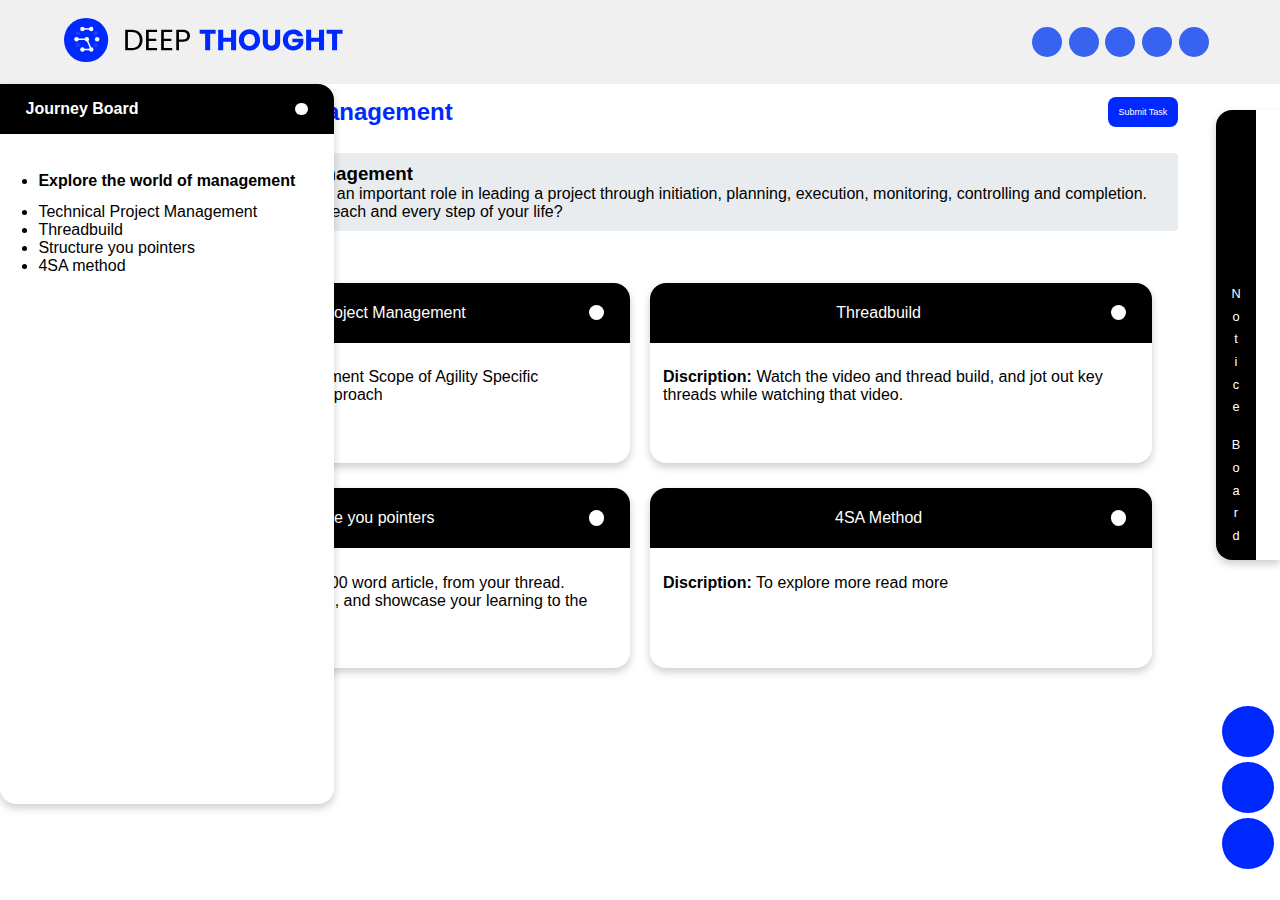
==== index.html @ f94ad327 "Initial commit" ====
<!DOCTYPE html>
<html lang="en">
<head>
    <meta charset="UTF-8">
    <meta name="viewport" content="width=device-width, initial-scale=1.0">
    <title>Document</title>
    <link rel="stylesheet" href="style.css">
    <link rel="stylesheet" href="https://cdnjs.cloudflare.com/ajax/libs/font-awesome/6.6.0/css/all.min.css" integrity="sha512-Kc323vGBEqzTmouAECnVceyQqyqdsSiqLQISBL29aUW4U/M7pSPA/gEUZQqv1cwx4OnYxTxve5UMg5GT6L4JJg==" crossorigin="anonymous" referrerpolicy="no-referrer" />
</head>
<body>
    <nav class="navbar">
        <a href="#" class="logo">
            <img src="./assets/DT-logo.svg" alt="DT-logo">
        </a>        
        <div class="menus">
            <a href="#" class="menu-items">
                <i class="fa-solid fa-house-chimney"></i>
            </a>
            <a href="#" class="menu-items">
                <i class="fa-solid fa-binoculars"></i>
            </a>
            <a href="#" class="menu-items">
                <i class="fa-solid fa-screwdriver-wrench"></i>
            </a>
            <a href="#" class="menu-items">
                <i class="fa-solid fa-bell"></i>
            </a>
            <a href="#" class="menu-items">
                <i class="fa-solid fa-user"></i>
            </a>
            <a href="#" class="menu-list">
                <i class="fa-solid fa-ellipsis-vertical"></i>
            </a>
        </div>
    </nav>
    <div class="journey-board">
        <div class="board-heading">
            <i class="fa-solid fa-arrow-left"></i>
            <h4>Journey Board</h4>
        </div>
        <div class="journey-content">
            <div class="journey-one">
                1
            </div>
            <ul>
                <li class="journey-content-heading">Explore the world of management</li>
                <li>Technical Project Management</li>
                <li>Threadbuild</li>
                <li>Structure you pointers</li>
                <li>4SA method</li>
            </ul>
        </div>
    </div>
    <div class="notice-board">
        <div class="noticeboard-heading">
            <i class="fa-solid fa-xmark"></i>
            <div class="heading">
                <span>N</span>
                <span>o</span>
                <span>t</span>
                <span>i</span>
                <span>c</span>
                <span>e</span>
                <span> </span>
                <span> </span>
                <span>B</span>
                <span>o</span>
                <span>a</span>
                <span>r</span>
                <span>d</span>
            </div>
        </div>
    </div>
    
    <main class="main-content">
        <div class="project">
            <h2 id="project-title"></h2>
            <button type="submit">Submit Task</button>
        </div>
        <div class="task">
            <h3 id="task-title"></h3>
            <p id="task-description"></p>
        </div>
        <div id="assets-containers" class="assets-containers">

        </div>
    </main>
    
    <div class="extra-icons">
        <i class="fa-solid fa-question"></i>
        <i class="fa-solid fa-people-group"></i>
        <i class="fa-solid fa-calendar-days"></i>
    </div>


    <script src="script.js"></script>
</body>
</html>
---- style.css ----
*{
    margin: 0;
    padding: 0;
    box-sizing: border-box;
    font-family: Arial, Helvetica, sans-serif;
}

html, body{
    height: 100%;
    width: 100%;
    background-color: #ffffff;
}

.navbar{
    width: 100%;
    padding: 0 5vw;
    background-color: #f0f0f0;
    display: flex;
    align-items: center;
    justify-content: space-between;
}
.logo img{
    height: 80px;
    width: 280px;
}
.menus{
    width: 16%;
    display: flex;
    align-items: center;
    justify-content: space-between;
}
.menu-items{
    height: 30px;
    width: 30px;
    border-radius: 50%;
    background-color: #3863F0;
    font-size: large;
    color: #ffffff;
    text-decoration: none;
    display: flex;
    align-items: center;
    justify-content: center;
}


.main-content{
    position: relative;
    padding: 1vw 8vw;
}

.project{
    width: 100%;
    display: flex;
    align-items: center;
    justify-content: space-between;
}
#project-title{
    color: #0029ff;
}
.project button{
    padding: 0.8vw;
    background-color: #0029ff;
    border: none;
    border-radius: 8px;
    font-size: xx-small;
    color: #ffffff;
}


.task{
    background-color: #e9ecef;
    padding: 0.8vw;
    margin: 2vw 0;
    border-radius: 4px;
    font-weight: 100;
    font-size: medium;
}

.assets-containers{
    padding: 2vw;
    display: flex;
    flex-wrap: wrap;
    justify-content: space-between;
    cursor: pointer;
}
.asset{
    height: 20vh;
    width: 49%;
    margin-bottom: 2vw;
    background-color: #ffffff;
    border-radius: 16px;
    box-shadow: 0 4px 8px rgba(0, 0, 0, 0.2);
}
.asset-heading{
    height: 60px;
    width: 100%;
    padding: 1vw 2vw;
    background-color: #000000;
    color: white;
    border-radius: 16px 16px 0 0;
    display: flex;
    align-items: center;
    justify-content: space-between;
}
.asset-title{
    width: 90%;
    text-align: center;
    font-size: medium;
    font-weight: normal;
}
.asset-info{
    height: 1.2vw;
    width: 1.2vw;
    border-radius: 50%;
    font-size: smaller;
    color: #000000;
    background-color: #ffffff;
    display: flex;
    align-items: center;
    justify-content: center;
}

.asset-contents{
    height: calc(100% - 60px);
}
.asset-description{
    padding: 2vw 1vw;
}


.journey-board{
    height: 80vh;
    /* width: 22%; */
    position: absolute;
    z-index: 9;
    background-color: #ffffff;
    border-radius: 0 16px 16px 16px;
    box-shadow: 0 4px 8px rgba(0, 0, 0, 0.2);
}
.board-heading{
    height: 50px;
    width: 100%;
    padding: 1vw 2vw;
    background-color: #000000;
    color: white;
    border-radius: 0 16px 0 0;
    display: flex;
    flex-direction: row-reverse;
    align-items: center;
    justify-content: space-between;
}
.board-heading i{
    padding: 0.5vw;
    border-radius: 50%;
    background-color: white;
    color: #000000;
}
.journey-board ul{
    padding: 3vw;
}
.journey-content-heading{
    font-weight: bold;
    margin-bottom: 1vw;
}
.journey-one{
    height: 3vw;
    width: 3vw;
    font-size: larger;
    border: 1px solid #0029ff;
    border-radius: 12px;
    display: none;
    /* display: flex; */
    align-items: center;
    justify-content: center;
}


.notice-board{
    height: 50vh;
    width: 5%;
    margin-top: 2vw;
    right: 0;
    position: absolute;
    z-index: 9;
    border-radius: 16px 0 0 16px;
    box-shadow: 0 4px 8px rgba(0, 0, 0, 0.2);
}
.noticeboard-heading{
    height: 100%;
    width: 40px;
    padding: 1vw 0;
    font-size: 2vw;
    background-color: #000000;
    color: white;
    border-radius: 16px 0 0 16px;
    display: flex;
    flex-direction: column;
    align-items: center;
    justify-content: space-between;
}
.heading{
    font-size: 1vw;
    font-weight: lighter;
    display: flex;
    flex-direction: column;
    align-items: center;
    justify-content: center;
}
.heading span{
    padding: 0.3vw;
}


.extra-icons{
    height: 25vh;
    width: 5%;
    right: 0;
    bottom: 0;
    position: absolute;
    z-index: 9;
    display: flex;
    flex-direction: column;
    align-items: center;
    justify-content: center;
}
.extra-icons i{
    height: 4vw;
    width: 4vw;
    border-radius: 50%;
    margin: 0.2vw;
    font-size: larger;
    background-color: #0029ff;
    color: #ffffff;
    display: flex;
    align-items: center;
    justify-content: center;
}
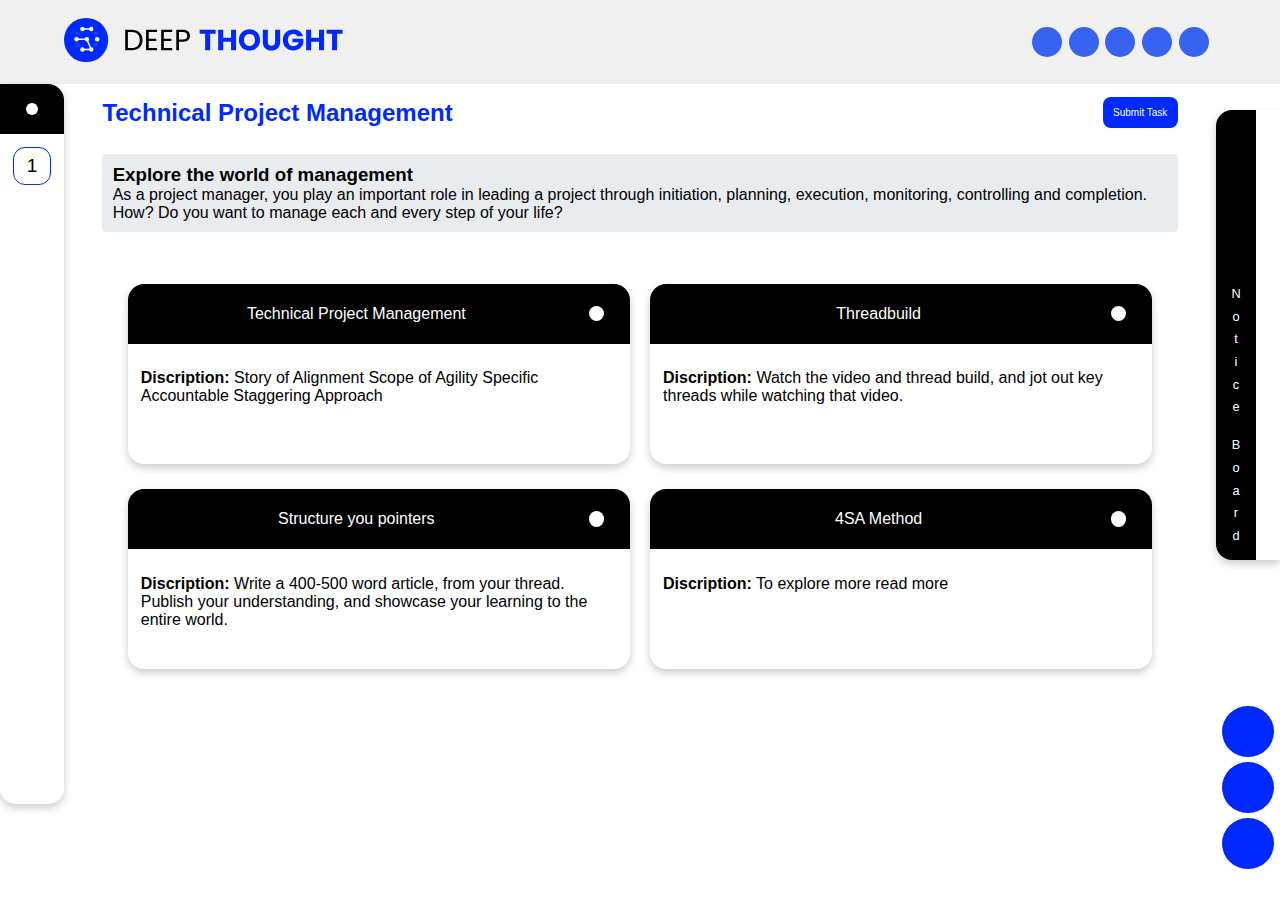
==== commit cc003c4e: "some changes" ====
--- a/index.html
+++ b/index.html
@@ -35,7 +35,7 @@
     </nav>
     <div class="journey-board">
         <div class="board-heading">
-            <i class="fa-solid fa-arrow-left"></i>
+            <i class="fa-solid fa-arrow-right"></i>
             <h4>Journey Board</h4>
         </div>
         <div class="journey-content">
--- a/style.css
+++ b/style.css
@@ -62,7 +62,7 @@
     background-color: #0029ff;
     border: none;
     border-radius: 8px;
-    font-size: xx-small;
+    font-size: x-small;
     color: #ffffff;
 }
 
@@ -149,6 +149,9 @@
     align-items: center;
     justify-content: space-between;
 }
+.board-heading h4{
+    display: none;
+}
 .board-heading i{
     padding: 0.5vw;
     border-radius: 50%;
@@ -157,19 +160,25 @@
 }
 .journey-board ul{
     padding: 3vw;
+    display: none;
 }
 .journey-content-heading{
     font-weight: bold;
     margin-bottom: 1vw;
 }
+.journey-content{
+    display: flex;
+    justify-content: center;
+}
 .journey-one{
     height: 3vw;
     width: 3vw;
+    margin-top: 1vw;
     font-size: larger;
     border: 1px solid #0029ff;
     border-radius: 12px;
-    display: none;
-    /* display: flex; */
+    /* display: none; */
+    display: flex;
     align-items: center;
     justify-content: center;
 }
